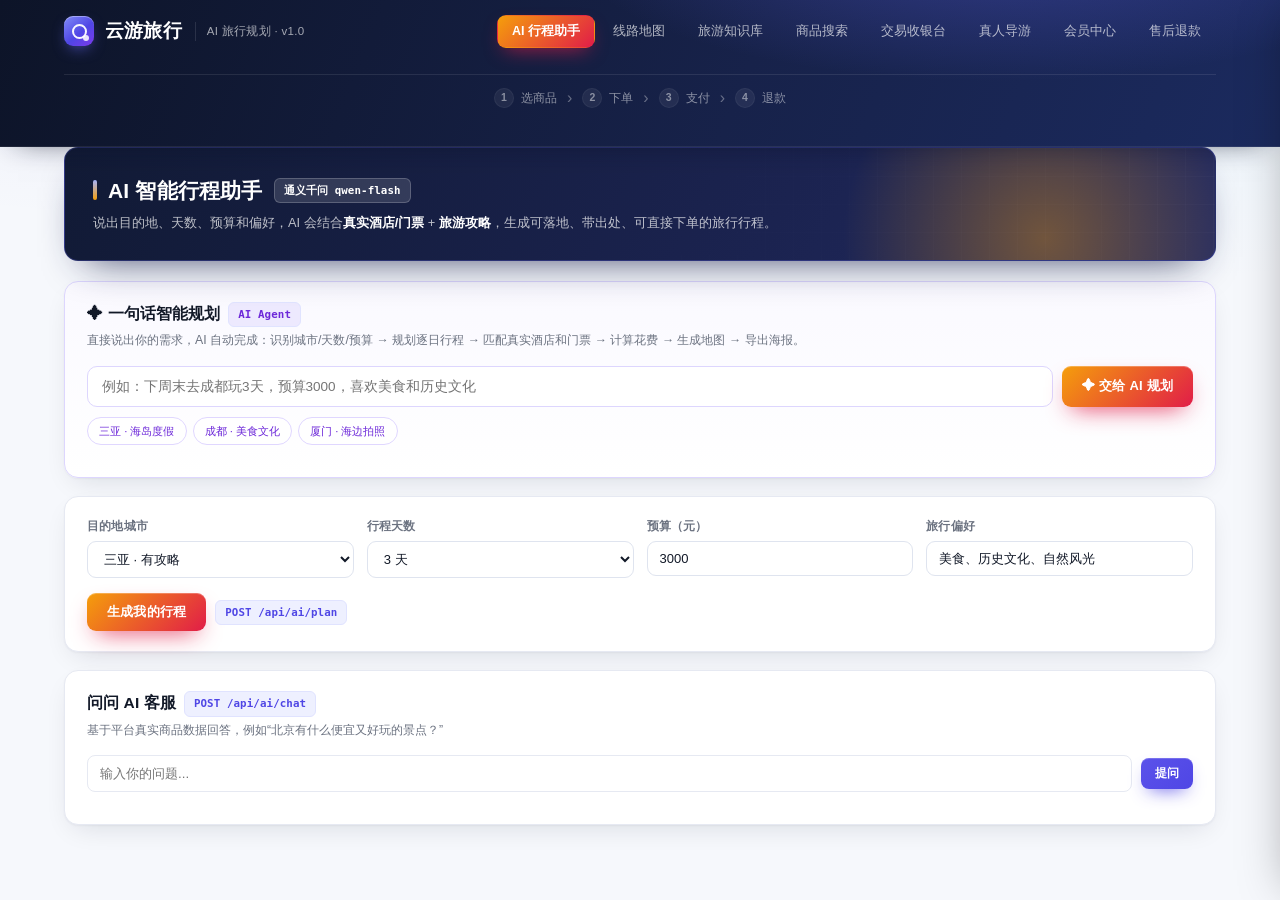
==== app/static/index.html @ 5d58b7ef "航班新增中转联程：无直飞时自动规划经中转城市抵达，前后端完整实现" ====
<!DOCTYPE html>
<html lang="zh-CN">
<head>
<meta charset="UTF-8">
<!-- 部署方式：GitHub Actions CI/CD（git push 到 main 自动上线） -->
<meta name="viewport" content="width=device-width, initial-scale=1.0">
<meta name="theme-color" content="#0d1428">
<title>云游旅行 · AI 旅行规划</title>
<style>
  :root{
    --primary:#4f46e5; --primary2:#7c3aed; --bg:#f6f8fc; --card:#fff;
    --text:#111827; --muted:#6b7280; --line:#e6e9f2; --price:#e11d48;
    --ok:#059669; --warn:#d97706;
    --shadow:0 1px 2px rgba(16,24,40,.04), 0 10px 28px -10px rgba(16,24,40,.14);
    --head:#0d1428; --head2:#17224a; --ring:rgba(79,70,229,.14); --radius:14px;
  }
  *{box-sizing:border-box;margin:0;padding:0}
  html{color-scheme:light;scroll-behavior:smooth}
  body{
    font-family:Inter,-apple-system,BlinkMacSystemFont,"Segoe UI","PingFang SC","Hiragino Sans GB","Microsoft YaHei",sans-serif;
    background:var(--bg);color:var(--text);line-height:1.6;font-size:14px;
    font-variant-numeric:tabular-nums;-webkit-font-smoothing:antialiased;
    background-image:radial-gradient(900px 420px at 12% -8%,rgba(79,70,229,.07),transparent 70%),radial-gradient(760px 380px at 92% 2%,rgba(56,189,248,.06),transparent 70%);
    background-attachment:fixed;
  }
  ::selection{background:rgba(79,70,229,.18)}
  ::-webkit-scrollbar{width:10px;height:10px}
  ::-webkit-scrollbar-thumb{background:#cbd2e0;border-radius:8px;border:2px solid transparent;background-clip:padding-box}
  ::-webkit-scrollbar-thumb:hover{background:#aeb8cc;background-clip:padding-box;border:2px solid transparent}
  ::-webkit-scrollbar-track{background:transparent}
  header{
    background:linear-gradient(112deg,var(--head),var(--head2) 58%,#1b2a5e);
    color:#fff;padding:0;position:sticky;top:0;z-index:60;
    border-bottom:1px solid rgba(255,255,255,.08);
    box-shadow:0 8px 30px -18px rgba(9,16,38,.9);
  }
  header::before{content:"";position:absolute;inset:0;pointer-events:none;
    background:radial-gradient(620px 200px at 78% -40%,rgba(99,102,241,.35),transparent 70%);}
  .wrap{max-width:1200px;margin:0 auto;padding:0 24px;position:relative}
  header .wrap{display:flex;align-items:center;justify-content:space-between;flex-wrap:wrap;gap:14px;padding-top:15px}
  .brand{display:flex;align-items:center;gap:11px;font-size:19px;font-weight:700;letter-spacing:.2px}
  .brand-mark{width:30px;height:30px;border-radius:9px;background:linear-gradient(140deg,#818cf8,#4f46e5 55%,#7c3aed);position:relative;flex:none;
    box-shadow:0 6px 16px -6px rgba(99,102,241,.9),inset 0 1px 0 rgba(255,255,255,.35)}
  .brand-mark::before{content:"";position:absolute;width:11px;height:11px;border:2px solid #fff;border-radius:50%;left:8px;top:8px;opacity:.95}
  .brand-mark::after{content:"";position:absolute;width:6px;height:6px;background:#fff;border-radius:50%;right:5px;bottom:5px;opacity:.85}
  .brand small{font-weight:500;opacity:.62;font-size:11.5px;margin-left:2px;letter-spacing:.3px;
    border-left:1px solid rgba(255,255,255,.18);padding-left:11px}
  nav{display:flex;gap:3px;flex-wrap:wrap}
  nav button{background:transparent;border:1px solid transparent;color:rgba(255,255,255,.68);padding:7px 14px;border-radius:9px;cursor:pointer;font-size:12.5px;font-weight:500;transition:.18s;white-space:nowrap}
  nav button:hover{background:rgba(255,255,255,.09);color:#fff}
  nav button.active{background:rgba(255,255,255,.14);color:#fff;border-color:rgba(255,255,255,.16);box-shadow:inset 0 1px 0 rgba(255,255,255,.12)}
  nav button[data-panel="ai"]{color:#fcd34d;font-weight:600}
  nav button[data-panel="ai"].active{background:linear-gradient(135deg,#f59e0b,#e11d48);color:#fff;border-color:transparent;box-shadow:0 8px 20px -8px rgba(225,29,72,.8)}
  nav a.nav-link{padding:7px 12px;border-radius:9px;font-size:12.5px;font-weight:600;color:#fcd34d;border:1px solid rgba(252,211,77,.28);display:inline-flex;align-items:center}
  nav a.nav-link:hover{background:rgba(252,211,77,.12);color:#fff}
  .flow{width:100%;display:flex;align-items:center;justify-content:center;gap:10px;margin-top:12px;padding:10px 0 12px;border-top:1px solid rgba(255,255,255,.09)}
  .flow-step{display:flex;align-items:center;gap:7px;font-size:11.5px;opacity:.5;cursor:pointer;transition:.2s;white-space:nowrap;color:#fff}
  .flow-step .dot{width:20px;height:20px;border-radius:50%;background:rgba(255,255,255,.12);display:flex;align-items:center;justify-content:center;font-weight:700;font-size:10.5px;border:1px solid rgba(255,255,255,.1)}
  .flow-step.active{opacity:1;font-weight:600}
  .flow-step.active .dot{background:#fff;color:var(--primary);border-color:#fff;box-shadow:0 0 0 4px rgba(255,255,255,.12)}
  .flow-step.done{opacity:.85}
  .flow-step.done .dot{background:#34d399;color:#052e22;border-color:#34d399}
  .flow-arrow{opacity:.35;font-size:16px;color:#fff}
  /* 全局会话状态条 */
  .ctxbar{width:100%;display:flex;gap:7px;align-items:center;justify-content:center;flex-wrap:wrap;margin-top:-2px;padding-bottom:11px}
  .ctx-chip{display:inline-flex;align-items:center;gap:6px;background:rgba(255,255,255,.07);border:1px solid rgba(255,255,255,.13);color:rgba(255,255,255,.68);border-radius:999px;padding:4px 11px;font-size:11px;cursor:pointer;transition:.18s;white-space:nowrap}
  .ctx-chip:hover{background:rgba(255,255,255,.17);color:#fff;transform:translateY(-1px)}
  .ctx-chip b{color:#fff;font-weight:600;max-width:170px;overflow:hidden;text-overflow:ellipsis;white-space:nowrap}
  .ctx-chip.set{border-color:rgba(52,211,153,.46);background:rgba(16,185,129,.15)}
  .ctx-chip.set b{color:#a7f3d0}
  .ctx-chip .ctx-k{opacity:.62}
  .ctx-sep{opacity:.32;color:#fff;font-size:13px}
  .ctx-hint{font-size:10.5px;color:rgba(255,255,255,.42);margin-left:4px}
  .app-toast{position:fixed;left:50%;bottom:30px;transform:translate(-50%,18px);background:#111827;color:#fff;padding:11px 20px;border-radius:11px;font-size:13px;box-shadow:0 16px 40px -12px rgba(0,0,0,.6);z-index:200;opacity:0;pointer-events:none;transition:.25s;max-width:80vw;text-align:center}
  .app-toast.show{opacity:1;transform:translate(-50%,0)}
  main{padding:24px 0 64px}
  .panel{display:none}.panel.active{display:block;animation:fadeUp .3s ease both}
  @keyframes fadeUp{from{opacity:0;transform:translateY(7px)}to{opacity:1;transform:translateY(0)}}
  .hero{
    position:relative;overflow:hidden;
    background:linear-gradient(118deg,#111a35,#1b2350 62%,#232b63);
    border:1px solid rgba(99,102,241,.28);border-radius:var(--radius);
    padding:26px 28px;margin-bottom:20px;color:#fff;
    box-shadow:0 18px 40px -22px rgba(20,28,70,.9);
  }
  .hero::before{content:"";position:absolute;right:-40px;top:-120px;width:420px;height:420px;border-radius:50%;
    background:radial-gradient(circle,rgba(var(--glow,99,102,241),.38),transparent 68%);pointer-events:none}
  .hero::after{content:"";position:absolute;inset:0;pointer-events:none;opacity:.5;
    background-image:linear-gradient(rgba(255,255,255,.045) 1px,transparent 1px),linear-gradient(90deg,rgba(255,255,255,.045) 1px,transparent 1px);
    background-size:28px 28px;
    -webkit-mask-image:linear-gradient(90deg,transparent 40%,#000 100%);mask-image:linear-gradient(90deg,transparent 40%,#000 100%)}
  .hero>*{position:relative;z-index:1}
  .hero h1{font-size:21px;font-weight:700;letter-spacing:.2px;margin-bottom:6px;display:flex;align-items:center;gap:11px;flex-wrap:wrap}
  .hero h1::before{content:"";width:4px;height:20px;border-radius:3px;background:linear-gradient(180deg,#a5b4fc,#f59e0b);flex:none}
  .hero p{color:rgba(255,255,255,.72);font-size:12.8px;max-width:900px}
  .hero strong{color:#fff;font-weight:600}
  .hero .api-tag{background:rgba(255,255,255,.13);color:#fff;border:1px solid rgba(255,255,255,.2)}
  .card{background:var(--card);border-radius:var(--radius);padding:20px 22px;box-shadow:var(--shadow);border:1px solid var(--line);margin-bottom:18px;transition:border-color .2s}
  .card:hover{border-color:#dbe0ee}
  .card h2{font-size:15.5px;font-weight:700;margin-bottom:4px;display:flex;align-items:center;gap:8px;flex-wrap:wrap;letter-spacing:.1px}
  .card .desc{color:var(--muted);font-size:12.3px;margin-bottom:15px}
  .tabs{display:flex;gap:5px;flex-wrap:wrap;margin-bottom:16px;background:#f1f3f9;padding:4px;border-radius:11px;width:max-content;max-width:100%;border:1px solid var(--line)}
  .tabs button{border:0;background:transparent;color:var(--muted);padding:7px 14px;border-radius:8px;cursor:pointer;font-size:12.5px;font-weight:500;transition:.18s;white-space:nowrap}
  .tabs button:hover{color:var(--text);background:rgba(255,255,255,.7)}
  .tabs button.active{background:var(--primary);color:#fff;box-shadow:0 5px 14px -6px rgba(79,70,229,.9)}
  .fields{display:grid;grid-template-columns:repeat(auto-fit,minmax(168px,1fr));gap:13px}
  .field label{display:block;font-size:11.5px;color:var(--muted);margin-bottom:6px;font-weight:600;letter-spacing:.2px}
  .field input,.field select,.field textarea,.combo-toggle{width:100%;padding:9px 12px;border:1px solid #dfe4ef;border-radius:9px;font-size:13px;background:#fff;color:var(--text);outline:none;transition:.18s;font-family:inherit}
  .field input:hover,.field select:hover,.combo-toggle:hover{border-color:#c3cae0}
  .field textarea{resize:vertical;min-height:66px;font-family:ui-monospace,SFMono-Regular,Menlo,monospace;font-size:12px;line-height:1.6}
  .field input:focus,.field select:focus,.field textarea:focus,.combo.open .combo-toggle{border-color:var(--primary);box-shadow:0 0 0 3px var(--ring)}
  .combo{position:relative}
  .combo-toggle{padding-right:30px!important;cursor:pointer;text-align:left;position:relative;white-space:nowrap;overflow:hidden;text-overflow:ellipsis}
  .combo-toggle::after{content:"";position:absolute;right:12px;top:50%;width:7px;height:7px;border-right:1.6px solid var(--muted);border-bottom:1.6px solid var(--muted);transform:translateY(-70%) rotate(45deg);transition:.2s}
  .combo.open .combo-toggle::after{transform:translateY(-30%) rotate(225deg);border-color:var(--primary)}
  .combo-panel{display:none;position:absolute;left:0;right:0;top:calc(100% + 6px);z-index:100;background:#fff;border:1px solid var(--line);border-radius:12px;box-shadow:0 18px 44px -12px rgba(16,24,40,.32);overflow:hidden}
  .combo.open .combo-panel{display:block;animation:fadeUp .16s ease}
  .combo-search{width:100%!important;border:0!important;border-bottom:1px solid var(--line)!important;border-radius:0!important;box-shadow:none!important;padding:11px 13px!important;font-size:13px!important}
  .combo-list{max-height:240px;overflow:auto}
  .combo-item{padding:9px 13px;font-size:13px;cursor:pointer;display:flex;justify-content:space-between;gap:8px;transition:.12s}
  .combo-item:hover,.combo-item.hl{background:#f2f3ff}
  .combo-item.sel{color:var(--primary);font-weight:700;background:#eef0ff}
  .combo-item small{color:var(--muted);font-weight:400;font-size:11px;white-space:nowrap;overflow:hidden;text-overflow:ellipsis;max-width:55%}
  .combo-item.dis{opacity:.45;cursor:not-allowed}
  .combo-group{padding:9px 13px 5px;font-size:11px;font-weight:700;letter-spacing:.03em;color:var(--muted);background:#f8f9fd;border-top:1px solid var(--line)}
  .combo-list>.combo-group:first-child{border-top:0}
  .combo-empty{padding:16px;text-align:center;color:var(--muted);font-size:12px}
  .actions{margin-top:15px;display:flex;gap:9px;align-items:center;flex-wrap:wrap}
  .btn{background:linear-gradient(135deg,#5b52ea,#4f46e5);color:#fff;border:0;padding:10px 20px;border-radius:9px;font-size:13px;font-weight:600;cursor:pointer;transition:.18s;box-shadow:0 8px 18px -8px rgba(79,70,229,.9),inset 0 1px 0 rgba(255,255,255,.18);letter-spacing:.2px}
  .btn:hover{transform:translateY(-1px);box-shadow:0 12px 24px -8px rgba(79,70,229,1);filter:brightness(1.05)}
  .btn:active{transform:translateY(0)}
  .btn.sm{padding:7px 14px;font-size:12px;border-radius:8px}
  .btn.ghost{background:#fff;color:var(--primary);border:1px solid #d9dcf5;box-shadow:none}
  .btn.ghost:hover{background:#f2f3ff;box-shadow:0 6px 16px -10px rgba(79,70,229,.7);filter:none}
  .btn.gray{background:#f3f5fa;color:var(--muted);border:1px solid var(--line);box-shadow:none}
  .btn.gray:hover{background:#e9edf6;color:var(--text);filter:none}
  .btn:disabled{opacity:.5;cursor:not-allowed;transform:none;box-shadow:none;filter:none}
  .btn-ai{background:linear-gradient(135deg,#f59e0b,#e11d48);box-shadow:0 10px 24px -10px rgba(225,29,72,.95),inset 0 1px 0 rgba(255,255,255,.25)}
  .btn-ai:hover{box-shadow:0 14px 28px -10px rgba(225,29,72,1)}
  .api-tag{display:inline-block;background:#eef0ff;color:var(--primary);padding:3px 9px;border-radius:6px;font-size:10.8px;font-family:ui-monospace,SFMono-Regular,Menlo,monospace;font-weight:600;letter-spacing:.1px;border:1px solid #e0e3ff}
  .method{display:inline-block;padding:2px 7px;border-radius:5px;font-size:10px;font-weight:700;color:#fff;margin-right:6px;letter-spacing:.3px}
  .m-get{background:#2563eb}.m-post{background:#059669}.m-put{background:#d97706}.m-delete{background:#dc2626}
  .result-head{display:flex;justify-content:space-between;align-items:center;margin:18px 0 11px;flex-wrap:wrap;gap:8px}
  .result-head h3{font-size:14.5px;font-weight:700}
  .badge{background:#eef0ff;color:var(--primary);padding:3px 11px;border-radius:999px;font-size:11.5px;font-weight:600;border:1px solid #e0e3ff}
  .badge.ok{background:#ecfdf5;color:var(--ok);border-color:#d1fae5}.badge.err{background:#fef2f2;color:#dc2626;border-color:#fee2e2}
  .list{display:grid;gap:11px}
  .item{position:relative;overflow:hidden;background:#fff;border-radius:12px;padding:15px 17px;box-shadow:0 1px 2px rgba(16,24,40,.03),0 6px 18px -12px rgba(16,24,40,.22);border:1px solid var(--line);display:flex;justify-content:space-between;gap:14px;align-items:center;flex-wrap:wrap;transition:.2s}
  .item::before{content:"";position:absolute;left:0;top:0;bottom:0;width:3px;background:linear-gradient(180deg,#6366f1,#a78bfa);opacity:0;transition:.2s}
  .item:hover{border-color:#cfd5f5;transform:translateY(-2px);box-shadow:0 12px 28px -16px rgba(79,70,229,.55)}
  .item:hover::before{opacity:1}
  .item .main{flex:1;min-width:180px}.item h4{font-size:14px;margin-bottom:3px;font-weight:700}
  .item .sub{color:var(--muted);font-size:12.2px;line-height:1.55}
  .item .tags{display:flex;gap:5px;flex-wrap:wrap;margin-top:7px}
  .tag{background:#f4f6fb;color:#5b6478;padding:2.5px 9px;border-radius:6px;font-size:11px;border:1px solid #eaedf5}
  .item .side{text-align:right;min-width:90px}
  /* 景点真实照片 */
  .spot-thumb{width:92px;height:70px;object-fit:cover;border-radius:9px;flex:none;border:1px solid var(--line);background:#eef2f7;transition:.25s}
  .item:hover .spot-thumb{box-shadow:0 6px 16px -6px rgba(16,24,40,.45)}
  .detail-hero{width:100%;max-height:280px;object-fit:cover;border-radius:11px;margin-bottom:14px;display:block}
  .ai-day-photo{width:100%;height:120px;object-fit:cover;border-radius:9px;margin:8px 0 4px;display:block}
  .kb-thumb{width:76px;height:58px;object-fit:cover;border-radius:8px;float:right;margin:2px 0 6px 12px;border:1px solid var(--line)}
  .price{color:var(--price);font-size:19px;font-weight:800;letter-spacing:-.3px}
  .price small{font-size:11px;font-weight:500;color:var(--muted)}
  .empty{text-align:center;padding:38px 18px;color:var(--muted);background:#fff;border-radius:12px;border:1px dashed #d9dfee;font-size:13px}
  .resp{background:#0f172a;color:#c7d2fe;border:1px solid #1e293b;border-radius:11px;padding:15px;font-size:12px;font-family:ui-monospace,SFMono-Regular,Menlo,monospace;white-space:pre-wrap;word-break:break-all;max-height:320px;overflow:auto;margin-top:10px;line-height:1.6}
  .loading{text-align:center;padding:32px;color:var(--muted);font-size:13px}
  .spin{display:inline-block;width:17px;height:17px;border:2.5px solid #e3e7f5;border-top-color:var(--primary);border-radius:50%;animation:rot .7s linear infinite;vertical-align:middle;margin-right:7px}
  @keyframes rot{to{transform:rotate(360deg)}}
  .steps{display:flex;gap:8px;flex-wrap:wrap;margin-bottom:18px}
  .step{flex:1;min-width:130px;text-align:center;padding:13px 8px;background:#fff;border:1px solid var(--line);position:relative;cursor:pointer;transition:.2s;box-shadow:0 1px 2px rgba(16,24,40,.03)}
  .step:first-child{border-radius:11px 0 0 11px}.step:last-child{border-radius:0 11px 11px 0}
  .step.active{background:linear-gradient(135deg,#5b52ea,#4f46e5);color:#fff;border-color:transparent;box-shadow:0 10px 22px -12px rgba(79,70,229,.95)}
  .step.done{background:#ecfdf5;color:var(--ok);border-color:#d1fae5}
  .step .n{display:inline-block;width:21px;height:21px;line-height:21px;border-radius:50%;background:rgba(16,24,40,.07);font-size:11px;font-weight:700;margin-bottom:4px}
  .step.active .n{background:rgba(255,255,255,.22);color:#fff}
  .step .t{font-size:12px;font-weight:600}.step .s{font-size:10px;opacity:.7;font-family:ui-monospace,monospace}
  .note{background:#fffbeb;border:1px solid #fde68a;color:#92400e;padding:11px 14px;border-radius:9px;font-size:12.3px;margin-bottom:14px}
  .ai-day{background:#fff;border:1px solid var(--line);border-left:3px solid #f59e0b;border-radius:12px;padding:16px 20px;margin-bottom:12px;box-shadow:var(--shadow)}
  .ai-day h3{font-size:14.5px;color:#92400e;margin-bottom:9px;display:flex;align-items:center;gap:8px;font-weight:700}
  .ai-day .slot{padding:7px 0;border-bottom:1px dashed var(--line);font-size:13px}
  .ai-day .slot:last-of-type{border-bottom:0}
  .ai-day .slot b{color:var(--primary);margin-right:10px}
  .ai-rec{display:inline-flex;align-items:center;gap:6px;background:#fffbeb;border:1px solid #fcd34d;border-radius:999px;padding:5px 12px;margin:7px 6px 0 0;font-size:12px;cursor:pointer;transition:.2s;color:#92400e}
  .ai-rec:hover{background:#fef3c7;transform:translateY(-1px);box-shadow:0 6px 14px -8px rgba(217,119,6,.8)}
  .ai-badge{display:inline-block;background:linear-gradient(135deg,#10b981,#059669);color:#fff;border-radius:999px;padding:3px 10px;font-size:10.5px;margin-left:6px;font-weight:600}
  .stats{display:grid;grid-template-columns:repeat(auto-fit,minmax(142px,1fr));gap:12px}
  .stat{position:relative;overflow:hidden;background:#fff;border-radius:12px;padding:16px 14px;text-align:center;box-shadow:var(--shadow);border:1px solid var(--line);transition:.2s}
  .stat::before{content:"";position:absolute;left:0;right:0;top:0;height:3px;background:linear-gradient(90deg,#6366f1,#a78bfa,#38bdf8)}
  .stat:hover{transform:translateY(-2px)}
  .stat .num{font-size:25px;font-weight:800;color:var(--primary);letter-spacing:-.6px}
  .stat .label{font-size:11.8px;color:var(--muted);margin-top:2px}
  .epi{font-size:11px;color:var(--muted);font-family:ui-monospace,SFMono-Regular,Menlo,monospace}
  .row2{display:grid;grid-template-columns:1fr 1fr;gap:18px}
  @media(max-width:820px){.row2{grid-template-columns:1fr}.hero{padding:20px}.wrap{padding:0 16px}nav button{padding:6px 10px;font-size:12px}}
  a{color:var(--primary);text-decoration:none;font-weight:500}
  a:hover{text-decoration:underline}
  table{width:100%;border-collapse:collapse;font-size:12.3px}
  th,td{text-align:left;padding:9px 11px;border-bottom:1px solid var(--line)}
  th{background:#f7f9fd;color:var(--muted);font-weight:600;font-size:11.5px;letter-spacing:.2px}
  tbody tr:hover{background:#f9faff}
  .sr-only{position:absolute;width:1px;height:1px;overflow:hidden;clip:rect(0,0,0,0)}
  /* ---- AI Agent 一句话闭环 ---- */
  .agent-card{border-color:#ddd6fe;background:linear-gradient(180deg,#faf9ff,#fff)}
  .agent-input-row{display:flex;gap:9px;margin-bottom:10px}
  .agent-input-row input{flex:1;padding:12px 14px;border:1px solid #ddd6fe;border-radius:10px;font-size:13.5px;outline:none;font-family:inherit}
  .agent-input-row input:focus{border-color:#8b5cf6;box-shadow:0 0 0 3px rgba(139,92,246,.12)}
  .agent-quick{display:flex;flex-wrap:wrap;gap:6px;margin-bottom:6px}
  .agent-quick span{background:#fff;border:1px solid #e0d7ff;color:#6d28d9;border-radius:999px;padding:4px 11px;font-size:11.4px;cursor:pointer;transition:.18s}
  .agent-quick span:hover{background:#ede9fe;transform:translateY(-1px)}
  .agent-steps{display:flex;flex-direction:column;gap:7px;margin-top:12px}
  .agent-step{display:flex;align-items:center;gap:10px;padding:9px 13px;border:1px solid var(--line);border-radius:9px;background:#fff;font-size:12.6px;color:var(--muted);transition:.25s}
  .agent-step .ic{width:22px;height:22px;border-radius:50%;background:#f1f3f9;color:#98a2b8;display:flex;align-items:center;justify-content:center;font-size:12px;flex:none;transition:.25s}
  .agent-step .sb{flex:1}
  .agent-step .sd{font-size:11.4px;color:#98a2b8;margin-top:2px}
  .agent-step.doing{border-color:#a5b4fc;background:#f5f7ff}
  .agent-step.doing .ic{background:#e0e7ff;color:#4f46e5;animation:spin 1s linear infinite}
  .agent-step.done{border-color:#bbf7d0;background:#f6fef9}
  .agent-step.done .ic{background:#16a34a;color:#fff}
  .agent-step.done .sd{color:#16a34a}
  /* ---- 行程海报 ---- */
  .poster-btn{background:linear-gradient(135deg,#0891b2,#4f46e5);color:#fff}
  .poster-preview{position:fixed;inset:0;background:rgba(15,23,42,.6);z-index:190;display:none;align-items:center;justify-content:center;padding:20px}
  .poster-preview.show{display:flex}
  .poster-wrap{background:#fff;border-radius:14px;padding:16px;max-height:92vh;overflow:auto;box-shadow:0 24px 70px rgba(0,0,0,.4);text-align:center}
  .poster-wrap img{max-width:360px;width:100%;border-radius:8px;display:block}
  .poster-wrap .pt-actions{display:flex;gap:9px;justify-content:center;margin-top:14px}
  @keyframes spin{to{transform:rotate(360deg)}}
  /* ---- AI 多轮微调对话 ---- */
  .refine-box{background:linear-gradient(180deg,#faf5ff,#fff);border:1px solid #ddd6fe;border-radius:12px;padding:15px 18px;margin-bottom:14px;box-shadow:var(--shadow)}
  .refine-box h3{margin:0 0 4px;font-size:14px;color:#6d28d9;display:flex;align-items:center;gap:8px}
  .refine-box .rhint{font-size:11.5px;color:var(--muted);margin-bottom:10px}
  .refine-log{max-height:210px;overflow-y:auto;display:flex;flex-direction:column;gap:8px;margin-bottom:10px;padding-right:4px}
  .refine-msg{max-width:86%;padding:8px 12px;border-radius:11px;font-size:12.6px;line-height:1.55;white-space:pre-wrap}
  .refine-msg.me{align-self:flex-end;background:#6d28d9;color:#fff;border-bottom-right-radius:3px}
  .refine-msg.ai{align-self:flex-start;background:#f1f0ff;color:#4c1d95;border:1px solid #e0d7ff;border-bottom-left-radius:3px}
  .refine-quick{display:flex;flex-wrap:wrap;gap:6px;margin-bottom:9px}
  .refine-quick span{background:#fff;border:1px solid #ddd6fe;color:#6d28d9;border-radius:999px;padding:4px 10px;font-size:11.4px;cursor:pointer;transition:.18s}
  .refine-quick span:hover{background:#ede9fe;transform:translateY(-1px)}
  .refine-input{display:flex;gap:8px}
  .refine-input input{flex:1;padding:10px 12px;border:1px solid #ddd6fe;border-radius:9px;font-size:13px;outline:none}
  .refine-input input:focus{border-color:#8b5cf6;box-shadow:0 0 0 3px rgba(139,92,246,.12)}
  .day-changed{border-color:#8b5cf6!important;box-shadow:0 0 0 2px rgba(139,92,246,.28)!important}
  .change-flag{display:inline-block;background:#8b5cf6;color:#fff;border-radius:999px;padding:2px 8px;font-size:10px;margin-left:8px;font-weight:600}
  .guide-mini{background:#eef2ff;color:#4338ca;border:1px solid #c7d2fe;border-radius:999px;padding:4px 10px;font-size:11px;cursor:pointer;white-space:nowrap;transition:.18s}
  .guide-mini:hover{background:#e0e7ff;transform:translateY(-1px)}
  /* ---- AI 随行导游抽屉 ---- */
  .guide-mask{position:fixed;inset:0;background:rgba(15,23,42,.34);z-index:180;opacity:0;pointer-events:none;transition:.25s}
  .guide-mask.show{opacity:1;pointer-events:auto}
  .guide-drawer{position:fixed;right:0;top:0;bottom:0;width:min(440px,94vw);background:#fff;z-index:181;box-shadow:-14px 0 46px -14px rgba(0,0,0,.35);transform:translateX(102%);transition:transform .3s cubic-bezier(.2,.8,.2,1);display:flex;flex-direction:column}
  .guide-drawer.show{transform:translateX(0)}
  .guide-head{padding:18px 20px;background:linear-gradient(135deg,#4338ca,#6d28d9);color:#fff;display:flex;align-items:center;gap:10px}
  .guide-head h3{margin:0;font-size:15px;font-weight:600;flex:1}
  .guide-head .gx{background:rgba(255,255,255,.18);border:0;color:#fff;width:30px;height:30px;border-radius:8px;cursor:pointer;font-size:17px;line-height:1}
  .guide-head .gx:hover{background:rgba(255,255,255,.3)}
  .guide-body{flex:1;overflow-y:auto;padding:18px 20px}
  .guide-spot{display:inline-block;background:#f5f3ff;color:#6d28d9;border-radius:8px;padding:5px 11px;font-size:12px;margin-bottom:12px}
  .guide-msg{padding:11px 13px;border-radius:11px;font-size:13px;line-height:1.75;margin-bottom:10px;white-space:pre-wrap}
  .guide-msg.g{background:#f7f8fc;color:#1f2937;border:1px solid var(--line)}
  .guide-msg.u{background:#6d28d9;color:#fff;margin-left:auto;max-width:88%}
  .guide-src{margin-top:8px;font-size:11px;color:var(--muted)}
  .guide-foot{padding:14px 18px;border-top:1px solid var(--line);display:flex;gap:8px}
  .guide-foot input{flex:1;padding:10px 12px;border:1px solid var(--line);border-radius:9px;font-size:13px;outline:none}
  .guide-foot input:focus{border-color:#8b5cf6}

  /* ===== 收银台 / 电子凭证 ===== */
  .checkout{display:grid;grid-template-columns:1.5fr 1fr;gap:18px}
  @media(max-width:820px){.checkout{grid-template-columns:1fr}}
  .co-line{display:flex;justify-content:space-between;align-items:center;padding:9px 0;border-bottom:1px dashed var(--line);font-size:13px}
  .co-line:last-child{border-bottom:0}
  .co-line .k{color:var(--muted)}
  .co-line .v{font-weight:600;color:var(--text)}
  .co-total{display:flex;justify-content:space-between;align-items:baseline;padding:14px 0 4px;font-size:13px}
  .co-total b{font-size:27px;color:var(--price,#e11d48);font-weight:800}
  .pay-methods{display:grid;gap:9px;margin:6px 0 4px}
  .pay-opt{display:flex;align-items:center;gap:11px;border:1.5px solid var(--line);border-radius:11px;padding:12px 14px;cursor:pointer;transition:.16s;background:#fff}
  .pay-opt:hover{border-color:#a5b4fc;background:#fafaff}
  .pay-opt.sel{border-color:var(--primary,#4f46e5);background:#f3f2ff;box-shadow:0 0 0 3px rgba(79,70,229,.09)}
  .pay-opt .pico{width:34px;height:34px;border-radius:9px;display:grid;place-items:center;font-size:18px;color:#fff;flex:none}
  .pay-opt .pico.ali{background:#1677ff}.pay-opt .pico.wx{background:#07c160}.pay-opt .pico.union{background:#e6452d}
  .pay-opt .pname{font-weight:600;font-size:13px}.pay-opt .pdesc{font-size:11px;color:var(--muted);margin-top:2px}
  .pay-opt .pcheck{margin-left:auto;width:19px;height:19px;border-radius:50%;border:2px solid #cbd5e1;display:grid;place-items:center;color:#fff;font-size:11px;flex:none}
  .pay-opt.sel .pcheck{background:var(--primary,#4f46e5);border-color:var(--primary,#4f46e5)}
  .pay-progress{text-align:center;padding:26px 16px}
  .pay-progress .spin{width:46px;height:46px;border-width:4px;margin:0 auto 18px}
  .pay-progress h3{font-size:17px;margin-bottom:6px}
  .pay-progress p{color:var(--muted);font-size:13px}
  .ticket{max-width:440px;margin:0 auto;border:1.5px dashed #c7d2fe;border-radius:16px;overflow:hidden;background:linear-gradient(180deg,#faf9ff,#fff)}
  .ticket-top{background:linear-gradient(120deg,#4f46e5,#7c3aed);color:#fff;padding:18px 20px;display:flex;align-items:center;gap:12px}
  .ticket-top .tk-ico{font-size:28px}
  .ticket-top h3{margin:0;font-size:16px}
  .ticket-top p{margin:2px 0 0;font-size:11.5px;opacity:.8}
  .ticket-body{padding:16px 20px}
  .ticket-foot{border-top:1.5px dashed #c7d2fe;padding:12px 20px;text-align:center;font-size:11px;color:var(--muted)}
  .barcode{height:34px;margin:12px 0 2px;background:repeating-linear-gradient(90deg,#1f2937 0 2px,transparent 2px 4px,#1f2937 4px 5px,transparent 5px 8px);opacity:.8}
  .ok-badge{display:inline-flex;align-items:center;gap:6px;background:#dcfce7;color:#15803d;border-radius:999px;padding:5px 12px;font-size:12px;font-weight:600}

  /* ===== 真人导游市场 ===== */
  .guide-toolbar{display:flex;gap:10px;flex-wrap:wrap;align-items:end;margin-bottom:16px}
  .guide-grid{display:grid;grid-template-columns:repeat(auto-fill,minmax(280px,1fr));gap:15px}
  .gcard{background:#fff;border:1px solid var(--line);border-radius:15px;padding:0;overflow:hidden;transition:.2s;display:flex;flex-direction:column}
  .gcard:hover{transform:translateY(-3px);box-shadow:0 16px 34px -16px rgba(30,27,75,.3);border-color:#c7d2fe}
  .gcard-banner{height:8px;background:linear-gradient(90deg,#f59e0b,#fbbf24)}
  .gcard.gold .gcard-banner{background:linear-gradient(90deg,#eab308,#fde047)}
  .gcard.senior .gcard-banner{background:linear-gradient(90deg,#6366f1,#a5b4fc)}
  .gcard-body{padding:16px 17px;flex:1}
  .gcard-hd{display:flex;align-items:center;gap:12px;margin-bottom:11px}
  .gavatar{width:52px;height:52px;border-radius:50%;display:grid;place-items:center;font-size:22px;font-weight:700;color:#fff;flex:none;box-shadow:inset 0 0 0 2px rgba(255,255,255,.5)}
  .gcard-hd h4{margin:0;font-size:15.5px;font-weight:700;display:flex;align-items:center;gap:6px;flex-wrap:wrap}
  .glvl{font-size:10px;padding:2px 7px;border-radius:6px;font-weight:600}
  .glvl.gold{background:#fef9c3;color:#a16207}.glvl.senior{background:#eef2ff;color:#4338ca}.glvl.standard{background:#f1f5f9;color:#475569}
  .gmeta{font-size:11.5px;color:var(--muted);margin-top:3px}
  .grating{color:#f59e0b;font-weight:700}
  .gtags{display:flex;gap:5px;flex-wrap:wrap;margin:9px 0}
  .gtags span{font-size:10.5px;background:#f5f3ff;color:#6d28d9;border:1px solid #ede9fe;border-radius:6px;padding:2px 8px}
  .gintro{font-size:11.8px;color:#64748b;line-height:1.65;display:-webkit-box;-webkit-line-clamp:2;-webkit-box-orient:vertical;overflow:hidden;min-height:38px}
  .gcard-ft{display:flex;align-items:center;justify-content:space-between;padding:12px 17px;border-top:1px solid var(--line);background:#fafbff}
  .gprice b{font-size:19px;color:var(--price,#e11d48);font-weight:800}
  .gprice small{font-size:11px;color:var(--muted)}
  .match-reason{background:#ecfdf5;color:#047857;border-radius:7px;padding:5px 9px;font-size:10.5px;margin-top:8px}
  .booking-row{border-left:3px solid #6366f1}
  .status-pill{font-size:10.5px;padding:3px 9px;border-radius:999px;font-weight:600;white-space:nowrap}
  .status-pill.pending{background:#fef3c7;color:#b45309}.status-pill.confirmed{background:#dbeafe;color:#1d4ed8}
  .status-pill.completed{background:#dcfce7;color:#15803d}.status-pill.cancelled{background:#f1f5f9;color:#64748b}
  .modal-mask{position:fixed;inset:0;background:rgba(15,23,42,.5);z-index:190;opacity:0;pointer-events:none;transition:.22s;display:grid;place-items:center;padding:20px}
  .modal-mask.show{opacity:1;pointer-events:auto}
  .modal{background:#fff;border-radius:18px;width:min(520px,96vw);max-height:90vh;overflow:auto;box-shadow:0 30px 70px -20px rgba(0,0,0,.5);transform:translateY(14px) scale(.98);transition:.24s}
  .modal-mask.show .modal{transform:none}
  .modal-hd{padding:20px 24px;border-bottom:1px solid var(--line);display:flex;align-items:center;gap:12px}
  .modal-hd h3{margin:0;font-size:17px}.modal-hd .gx{margin-left:auto;font-size:24px;border:0;background:none;cursor:pointer;color:var(--muted);line-height:1}
  .modal-body{padding:20px 24px}.modal-foot{padding:16px 24px;border-top:1px solid var(--line);display:flex;gap:10px;justify-content:flex-end}
</style>
</head>
<body>
<header><div class="wrap">
  <div class="brand"><span class="brand-mark"></span>云游旅行 <small>AI 旅行规划 · v1.0</small></div>
  <nav>
    <button class="active" data-panel="ai">AI 行程助手</button>
    <button data-panel="map">线路地图</button>
    <button data-panel="kb">旅游知识库</button>
    <button data-panel="search">商品搜索</button>
    <button data-panel="trade">交易收银台</button>
    <button data-panel="guides">真人导游</button>
    <button data-panel="member">会员中心</button>
    <button data-panel="refund">售后退款</button>
  </nav>
  <div class="flow" id="flow">
    <div class="flow-step" data-fs="search"><span class="dot">1</span><span>选商品</span></div>
    <div class="flow-arrow">›</div>
    <div class="flow-step" data-fs="trade"><span class="dot">2</span><span>下单</span></div>
    <div class="flow-arrow">›</div>
    <div class="flow-step" data-fs="pay"><span class="dot">3</span><span>支付</span></div>
    <div class="flow-arrow">›</div>
    <div class="flow-step" data-fs="refund"><span class="dot">4</span><span>退款</span></div>
  </div>
  <div class="ctxbar" id="ctxbar"></div>
</div></header>

<main class="wrap">
<!-- ========== AI 行程助手 ========== -->
<section class="panel active" id="panel-ai">
  <div class="hero" style="--glow:245,158,11">
    <h1>AI 智能行程助手 <span class="api-tag">通义千问 qwen-flash</span></h1>
    <p>说出目的地、天数、预算和偏好，AI 会结合<strong>真实酒店/门票</strong> + <strong>旅游攻略</strong>，生成可落地、带出处、可直接下单的旅行行程。</p>
  </div>
  <div class="card agent-card">
    <h2>✦ 一句话智能规划 <span class="api-tag" style="background:#ede9fe;color:#6d28d9">AI Agent</span></h2>
    <p class="desc">直接说出你的需求，AI 自动完成：识别城市/天数/预算 → 规划逐日行程 → 匹配真实酒店和门票 → 计算花费 → 生成地图 → 导出海报。</p>
    <div class="agent-input-row">
      <input id="agent-query" placeholder="例如：下周末去成都玩3天，预算3000，喜欢美食和历史文化" onkeydown="if(event.key==='Enter')agentPlan()">
      <button class="btn btn-ai" id="btn-agent" onclick="agentPlan()">✦ 交给 AI 规划</button>
    </div>
    <div class="agent-quick">
      <span onclick="document.getElementById('agent-query').value='去三亚玩3天，预算5000，想吃海鲜住海边';agentPlan()">三亚 · 海岛度假</span>
      <span onclick="document.getElementById('agent-query').value='去成都玩4天，预算4000，喜欢美食和历史文化';agentPlan()">成都 · 美食文化</span>
      <span onclick="document.getElementById('agent-query').value='去厦门玩2天，预算3000，想看海拍照';agentPlan()">厦门 · 海边拍照</span>
    </div>
    <div id="agent-steps" class="agent-steps"></div>
  </div>
  <div class="card">
    <div class="fields">
      <div class="field"><label>目的地城市</label><select id="ai-city">
        <optgroup label="攻略知识库城市（有真实攻略加持）">
        <option value="kb|三亚">三亚 · 有攻略</option><option value="kb|云南">云南 · 有攻略</option><option value="kb|厦门">厦门 · 有攻略</option>
        <option value="kb|张家界">张家界 · 有攻略</option><option value="kb|成都">成都 · 有攻略</option><option value="kb|杭州">杭州 · 有攻略</option>
        </optgroup>
        <optgroup label="平台商品城市">
        <option value="2|北京">北京</option><option value="786|上海">上海</option><option value="20|天津">天津</option>
        <option value="2278|成都">成都</option><option value="2238|重庆">重庆</option><option value="1945|深圳">深圳</option>
        <option value="1668|武汉">武汉</option><option value="2802|西安">西安</option><option value="1785|长沙">长沙</option>
        </optgroup>
      </select></div>
      <div class="field"><label>行程天数</label><select id="ai-days">
        <option value="1">1 天</option><option value="2">2 天</option><option value="3" selected>3 天</option>
        <option value="4">4 天</option><option value="5">5 天</option>
      </select></div>
      <div class="field"><label>预算（元）</label><input id="ai-budget" type="number" value="3000"></div>
      <div class="field"><label>旅行偏好</label><input id="ai-pref" value="美食、历史文化、自然风光" placeholder="如：美食、博物馆、海边、节奏轻松"></div>
    </div>
    <div class="actions">
      <button class="btn btn-ai" id="btn-ai-plan">生成我的行程</button>
      <span class="api-tag">POST /api/ai/plan</span>
    </div>
  </div>
  <div id="ai-result"></div>
  <div class="card">
    <h2>问问 AI 客服 <span class="api-tag">POST /api/ai/chat</span></h2>
    <p class="desc">基于平台真实商品数据回答，例如“北京有什么便宜又好玩的景点？”</p>
    <div class="actions" style="margin-top:0">
      <input id="ai-question" placeholder="输入你的问题..." style="flex:1;padding:10px 12px;border:1px solid var(--line);border-radius:8px">
      <button class="btn sm" id="btn-ai-chat">提问</button>
    </div>
    <div id="ai-chat-answer" style="margin-top:12px"></div>
  </div>
</section>

<!-- ========== 线路地图 ========== -->
<section class="panel" id="panel-map">
  <div class="hero" style="--glow:56,189,248">
    <h1>线路地图 <span class="api-tag">腾讯地图 · Key 后端注入</span> <span class="api-tag" style="background:#eef0ff;color:#4f46e5">AI 行程联动</span></h1>
    <p>自由绘制线路，或把 AI 生成的行程按天着色画到地图上：每日时间轴、景点详情、逐天聚焦。在「AI 智能行程助手」生成行程后，点结果里的「在地图上查看完整行程」即可联动。</p>
  </div>
  <div class="card" style="padding:8px">
    <iframe id="map-frame" src="/map" style="width:100%;height:760px;border:0;border-radius:12px" title="线路地图"></iframe>
    <div style="text-align:right;margin-top:8px"><a href="/map" target="_blank" style="font-size:13px;color:#2563eb;text-decoration:none">↗ 全屏打开地图</a></div>
  </div>
  <div class="card">
    <h2>各城市代表性景点（知识库数据）</h2>
    <div class="note" style="margin:6px 0 8px">点击城市即可在上方地图中绘制该城市的代表线路。</div>
    <div id="map-city-spots" class="tags" style="margin-top:8px"></div>
  </div>
</section>

<!-- ========== 旅游知识库 ========== -->
<section class="panel" id="panel-kb">
  <div class="hero" style="--glow:16,185,129">
    <h1>旅游知识库 <span class="api-tag">6 城市 · 5 类攻略</span></h1>
    <p>导入 6 城市 × 5 类（景点 / 线路 / 酒店 / 美食 / 交通）攻略文档，共 744 个知识切片，支持按城市、类型、关键词检索，结果带出处可追溯。这些攻略同时是 AI 助手的知识来源。</p>
  </div>
  <div class="card">
    <div class="fields">
      <div class="field"><label>关键词</label><input id="kb-q" placeholder="如：蜈支洲岛、熊猫基地、西湖" style="min-width:240px"></div>
      <div class="field"><label>城市</label><select id="kb-city">
        <option value="">全部</option><option value="三亚">三亚</option><option value="云南">云南</option>
        <option value="厦门">厦门</option><option value="张家界">张家界</option><option value="成都">成都</option><option value="杭州">杭州</option>
      </select></div>
      <div class="field"><label>内容类型</label><select id="kb-type">
        <option value="">全部</option><option value="景点介绍">景点介绍</option><option value="线路推荐">线路推荐</option>
        <option value="酒店信息">酒店信息</option><option value="美食推荐">美食推荐</option><option value="交通指南">交通指南</option>
      </select></div>
    </div>
    <div class="actions">
      <button class="btn" id="btn-kb-search">检索知识库</button>
      <span class="api-tag">GET /api/meta/kb/search</span>
    </div>
  </div>
  <div id="kb-stats" class="card" style="color:var(--muted)"></div>
  <div id="kb-result"></div>
</section>

<!-- ========== 商品搜索 ========== -->
<section class="panel" id="panel-search">
  <div class="hero"><h1>商品搜索与详情</h1><p>6 类出行商品的搜索、详情、房型 / 票种 / 定价查询，共 16 个只读接口。</p></div>
  <div class="card">
    <div class="tabs" id="tabs">
      <button class="active" data-type="flight">机票</button>
      <button data-type="hotel">酒店</button>
      <button data-type="scenic">景点</button>
      <button data-type="train">火车票</button>
      <button data-type="bus">汽车票</button>
      <button data-type="transfer">接送</button>
    </div>
    <div class="fields" id="fields"></div>
    <div class="actions">
      <button class="btn" id="btn-search">搜索</button>
      <button class="btn ghost" id="btn-reset">重置</button>
      <span class="api-tag" id="api-path"></span>
    </div>
  </div>
  <div class="result-head"><h3>搜索结果</h3><span class="badge" id="result-count">—</span></div>
  <div id="result" class="list"><div class="empty">点击“搜索”查看数据</div></div>
  <div id="detail"></div>
</section>

<!-- ========== 交易演示 ========== -->
<section class="panel" id="panel-trade">
  <div class="hero"><h1>交易全链路演示</h1><p>用真实数据走一遍：下单 → 支付 → 支付回调 → 查看订单。每一步都调用后端接口并真实落库。</p></div>
  <div class="steps" id="steps">
    <div class="step active" data-s="1"><div class="n">1</div><div class="t">创建订单</div><div class="s">POST /orders</div></div>
    <div class="step" data-s="2"><div class="n">2</div><div class="t">发起支付</div><div class="s">POST /pay</div></div>
    <div class="step" data-s="3"><div class="n">3</div><div class="t">支付回调</div><div class="s">POST /callback</div></div>
    <div class="step" data-s="4"><div class="n">4</div><div class="t">订单详情</div><div class="s">GET /orders/{id}</div></div>
  </div>
  <div id="trade-body"></div>
</section>

<!-- ========== 真人导游对接 ========== -->
<section class="panel" id="panel-guides">
  <div class="hero" style="--glow:245,158,11">
    <h1>真人导游对接 <span class="api-tag" style="background:rgba(245,158,11,.2)">AI 智能匹配</span></h1>
    <p>不止 AI 讲解——把 AI 行程和<strong>真人持证导游</strong>接起来。AI 根据你的城市与偏好智能匹配导游，一键预约、真实落库、状态可追踪。让"规划"直接连到"落地服务"。</p>
  </div>
  <div class="card" style="border-color:#fcd34d">
    <h2>✦ AI 帮我挑导游 <span class="api-tag" style="background:#ede9fe;color:#6d28d9">POST /api/v1/guides/match</span></h2>
    <p class="desc">把当前 AI 行程的城市与偏好交给智能匹配，按擅长领域、评分、等级综合推荐。</p>
    <div class="guide-toolbar">
      <div class="field"><label>服务城市</label><input id="gm-city" placeholder="如：三亚 / 成都"></div>
      <div class="field"><label>偏好（逗号分隔）</label><input id="gm-pref" placeholder="如：美食,摄影,自然风光"></div>
      <button class="btn" id="btn-gm-match">✦ 智能匹配</button>
      <button class="btn ghost" id="btn-gm-usectx" onclick="guideUseCtx()">带入当前行程</button>
    </div>
    <div id="gm-result"></div>
  </div>
  <div class="card">
    <h2>全部导游 <span class="api-tag">GET /api/v1/guides</span></h2>
    <div class="guide-toolbar">
      <div class="field"><label>城市</label><input id="g-city" placeholder="城市名，如 三亚"></div>
      <div class="field"><label>等级</label>
        <select id="g-level"><option value="">全部等级</option><option value="gold">金牌</option><option value="senior">高级</option><option value="standard">标准</option></select>
      </div>
      <div class="field"><label>关键字</label><input id="g-kw" placeholder="姓名 / 擅长"></div>
      <button class="btn sm" id="btn-g-search">搜索导游</button>
    </div>
    <div class="guide-grid" id="guide-grid"><div class="empty">正在加载导游…</div></div>
  </div>
  <div class="card">
    <h2>我的预约 <span class="api-tag">GET /api/v1/guide-bookings</span> <button class="btn sm ghost" style="margin-left:auto" onclick="loadMyBookings()">刷新</button></h2>
    <div id="booking-list" class="list" style="margin-top:12px"></div>
  </div>
</section>

<!-- ========== 会员中心 ========== -->
<section class="panel" id="panel-member">
  <div class="hero"><h1>会员中心</h1><p>用户资料、出行人增删改查、会员账户与积分流水，共 6 个接口。</p></div>
  <div class="card">
    <div class="fields"><div class="field"><label>用户 ID（X-User-Id）</label><input id="member-uid" value="1" type="number"></div>
      <div class="field" style="display:flex;align-items:end"><button class="btn" id="btn-member-load">加载会员信息</button></div></div>
  </div>
  <div class="row2">
    <div class="card"><h2>用户资料 <span class="api-tag">GET /api/v1/me</span></h2><div id="me-info" class="desc">加载后显示</div></div>
    <div class="card"><h2>会员账户 <span class="api-tag">GET /api/v1/me/member-account</span></h2><div id="me-account" class="desc">加载后显示</div></div>
  </div>
  <div class="card">
    <h2>出行人管理 <span class="api-tag">/api/v1/me/travelers</span></h2>
    <p class="desc">列表 / 新增 / 修改 / 删除 四个接口</p>
    <div class="actions" style="margin-top:0"><button class="btn sm" id="btn-trav-list">刷新列表</button><button class="btn sm ghost" id="btn-trav-add">新增出行人</button></div>
    <div id="trav-form"></div>
    <div id="trav-list" class="list" style="margin-top:12px"></div>
  </div>
  <div class="card">
    <h2>积分流水 <span class="api-tag">GET /api/v1/me/point-ledger</span></h2>
    <div class="actions" style="margin-top:0"><button class="btn sm" id="btn-points">查询流水</button></div>
    <div id="points-list" class="list" style="margin-top:12px"></div>
  </div>
</section>

<!-- ========== 售后退款 ========== -->
<section class="panel" id="panel-refund">
  <div class="hero"><h1>售后退款</h1><p>按订单明细发起退款、查询退款申请与退款流水记录，共 4 个接口。</p></div>
  <div class="card">
    <div class="note" style="margin-bottom:14px">从下方选择一条<b>真实可退明细</b>（已支付、无进行中退款）即可自动填好 ID 与可退金额，再发起退款。</div>
    <div class="fields">
      <div class="field"><label>用户 ID</label><input id="refund-uid" value="1" type="number"></div>
      <div class="field"><label>可退明细（选择后自动填充）</label>
        <select id="refund-picker" onchange="pickRefundItem()"><option value="">— 点击加载可退明细 —</option></select>
      </div>
      <div class="field"><label>订单 ID</label><input id="refund-order" placeholder="选择明细后自动填入" type="number" readonly></div>
      <div class="field"><label>订单明细 ID</label><input id="refund-item" placeholder="选择明细后自动填入" type="number" readonly></div>
      <div class="field"><label>退款金额（≤ 可退金额）</label><input id="refund-amount" value="100" type="number"></div>
      <div class="field"><label>退款原因</label><input id="refund-reason" value="行程变更"></div>
    </div>
    <div class="actions">
      <button class="btn ghost" id="btn-refund-load">加载可退明细</button>
      <button class="btn" id="btn-refund-create">发起退款申请</button>
    </div>
    <div id="refund-create-resp"></div>
  </div>
  <div class="card">
    <h2>退款申请列表 <span class="api-tag">GET /api/v1/refund-requests</span></h2>
    <div class="actions" style="margin-top:0"><button class="btn sm" id="btn-refund-list">刷新</button></div>
    <div id="refund-list" class="list" style="margin-top:12px"></div>
  </div>
</section>

<!-- ========== 接口控制台 ========== -->
<section class="panel" id="panel-console">
  <div class="hero"><h1>接口控制台</h1><p>项目全部接口一览。点击任意接口即可查看它的请求参数并直接调用。</p></div>
  <div class="card">
    <div class="note" id="console-ctx" style="margin-bottom:14px"></div>
    <p class="desc">按业务域筛选：</p>
    <div class="tabs" id="console-tabs"></div>
    <div id="console-list" class="list"></div>
    <div id="console-panel"></div>
  </div>
</section>

<!-- ========== 数据概览 ========== -->
<section class="panel" id="panel-overview">
  <div class="hero"><h1>数据概览</h1><p>当前数据库 43 张表的规模与分层结构。</p></div>
  <div class="card"><h2>核心表数据量</h2><div class="stats" id="stats"></div></div>
  <div class="card"><h2>系统信息</h2>
    <table><tr><th>项目</th><th>说明</th></tr>
      <tr><td>技术栈</td><td>Python 3.12 · FastAPI · MySQL 8.0 · 通义千问 · 腾讯地图</td></tr>
      <tr><td>数据表</td><td>45 张（6 层：维度 / 商品 / 供给 / 用户 / 营销 / 交易 + 导游对接）</td></tr>
      <tr><td>API 接口</td><td>47 个（OpenAPI 3.1，含 AI 行程 / 问答 / 知识库检索 / 真人导游匹配与预约）</td></tr>
      <tr><td>知识库</td><td>744 个切片 · 6 城市 · 5 类攻略</td></tr>
      <tr><td>当前数据集</td><td>smoke 演示集（可切换 full 全量）</td></tr>
      <tr><td>部署方式</td><td>Docker Compose · 阿里云 ECS</td></tr>
      <tr><td>接口文档</td><td><a href="/docs" target="_blank">/docs</a> · <a href="/openapi.json" target="_blank">/openapi.json</a></td></tr>
    </table>
  </div>
</section>
</main>
<!-- AI 随行导游抽屉 -->
<div class="guide-mask" id="guide-mask" onclick="closeGuide()"></div>
<aside class="guide-drawer" id="guide-drawer">
  <div class="guide-head">
    <span style="font-size:20px">🎧</span>
    <h3>AI 随行导游 · 小云</h3>
    <button class="gx" onclick="closeGuide()" aria-label="关闭">×</button>
  </div>
  <div class="guide-body" id="guide-body">
    <div class="empty" style="color:var(--muted);font-size:13px;padding:20px 0">正在准备讲解…</div>
  </div>
  <div class="guide-foot">
    <input id="guide-input" placeholder="追问，例如：这里有什么传说？" onkeydown="if(event.key==='Enter')guideAsk()">
    <button class="btn sm" onclick="guideAsk()">提问</button>
  </div>
</aside>
<!-- 导游预约弹窗 -->
<div class="modal-mask" id="booking-mask" onclick="if(event.target===this)closeBookingModal()">
  <div class="modal">
    <div class="modal-hd"><span style="font-size:22px">🧭</span><h3>预约真人导游</h3><button class="gx" onclick="closeBookingModal()">×</button></div>
    <div class="modal-body" id="booking-modal-body"></div>
    <div class="modal-foot">
      <button class="btn ghost" onclick="closeBookingModal()">取消</button>
      <button class="btn" id="btn-booking-submit">确认预约</button>
    </div>
  </div>
</div>
<script src="/app.js?v=20261124b"></script>
</body>
</html>
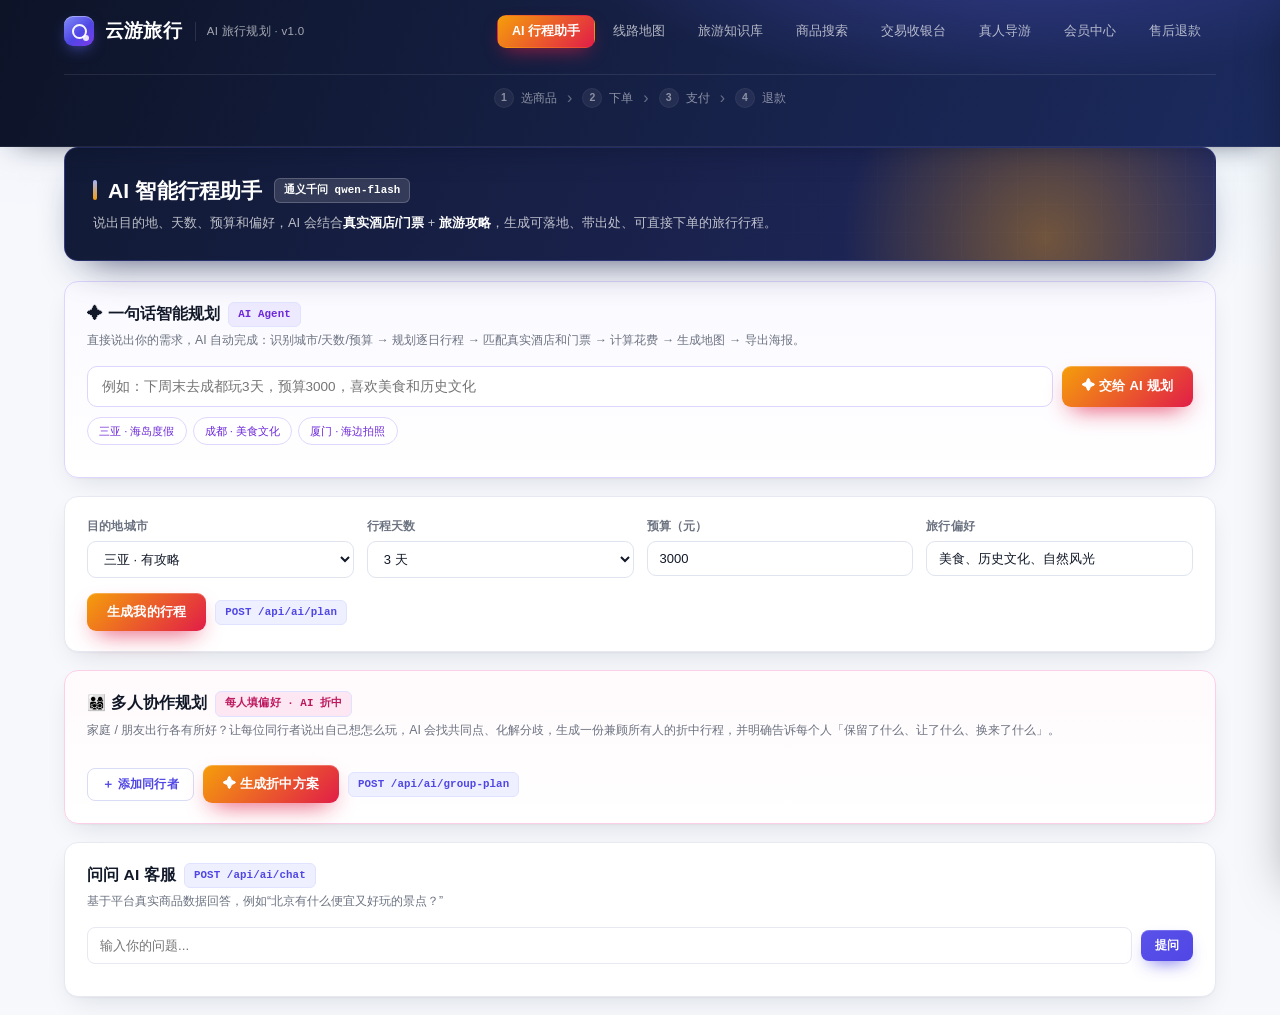
==== commit c7e33522: "多人协作规划：各同行者填偏好，AI生成折中行程并说明每人保留/让步/换来（差异化亮点，前后端完整实现）" ====
--- a/app/static/index.html
+++ b/app/static/index.html
@@ -226,6 +226,23 @@
   .poster-wrap img{max-width:360px;width:100%;border-radius:8px;display:block}
   .poster-wrap .pt-actions{display:flex;gap:9px;justify-content:center;margin-top:14px}
   @keyframes spin{to{transform:rotate(360deg)}}
+  /* ---- 多人协作规划 ---- */
+  .traveler-list{display:flex;flex-direction:column;gap:8px;margin:10px 0}
+  .traveler-row{display:flex;align-items:center;gap:8px}
+  .traveler-idx{width:24px;height:24px;border-radius:50%;background:#fce7f3;color:#be185d;display:flex;align-items:center;justify-content:center;font-size:12px;font-weight:700;flex:none}
+  .traveler-row .tr-name{width:120px;padding:9px 11px;border:1px solid #fbcfe8;border-radius:9px;font-size:12.5px;font-family:inherit;outline:none}
+  .traveler-row .tr-pref{flex:1;padding:9px 11px;border:1px solid #fbcfe8;border-radius:9px;font-size:12.5px;font-family:inherit;outline:none}
+  .traveler-row .tr-name:focus,.traveler-row .tr-pref:focus{border-color:#ec4899;box-shadow:0 0 0 3px rgba(236,72,153,.12)}
+  .traveler-row .tr-del{width:28px;height:28px;border:1px solid #fecdd3;background:#fff1f2;color:#e11d48;border-radius:8px;font-size:18px;line-height:1;cursor:pointer;flex:none}
+  .traveler-row .tr-del:disabled{opacity:.35;cursor:not-allowed}
+  .consensus-box{display:flex;align-items:center;gap:10px;background:linear-gradient(90deg,#fdf2f8,#fff);border:1px solid #fbcfe8;border-radius:10px;padding:10px 14px;margin:10px 0;font-size:13px}
+  .consensus-box b{color:#be185d;flex:none}
+  .consensus-box span{color:#374151}
+  .comp-grid{display:grid;grid-template-columns:repeat(auto-fill,minmax(240px,1fr));gap:10px;margin-top:12px}
+  .comp-card{background:#fff;border:1px solid var(--line);border-radius:10px;padding:11px 13px}
+  .comp-name{font-weight:700;font-size:13.5px;margin-bottom:8px}
+  .comp-line{display:flex;gap:8px;font-size:12px;line-height:1.6;color:#4b5563;margin:3px 0}
+  .comp-line b{flex:none;font-weight:700;width:46px}
   /* ---- AI 多轮微调对话 ---- */
   .refine-box{background:linear-gradient(180deg,#faf5ff,#fff);border:1px solid #ddd6fe;border-radius:12px;padding:15px 18px;margin-bottom:14px;box-shadow:var(--shadow)}
   .refine-box h3{margin:0 0 4px;font-size:14px;color:#6d28d9;display:flex;align-items:center;gap:8px}
@@ -402,6 +419,16 @@
       <span class="api-tag">POST /api/ai/plan</span>
     </div>
   </div>
+  <div class="card" id="group-card" style="border-color:#fbcfe8;background:linear-gradient(180deg,#fffafc,#fff)">
+    <h2>👨‍👩‍👧‍👦 多人协作规划 <span class="api-tag" style="background:#fce7f3;color:#be185d">每人填偏好 · AI 折中</span></h2>
+    <p class="desc">家庭 / 朋友出行各有所好？让每位同行者说出自己想怎么玩，AI 会找共同点、化解分歧，生成一份兼顾所有人的折中行程，并明确告诉每个人「保留了什么、让了什么、换来了什么」。</p>
+    <div id="traveler-list" class="traveler-list"></div>
+    <div class="actions" style="margin-top:10px">
+      <button class="btn sm ghost" onclick="addTraveler()">＋ 添加同行者</button>
+      <button class="btn btn-ai" id="btn-group-plan" onclick="aiGroupPlan()">✦ 生成折中方案</button>
+      <span class="api-tag">POST /api/ai/group-plan</span>
+    </div>
+  </div>
   <div id="ai-result"></div>
   <div class="card">
     <h2>问问 AI 客服 <span class="api-tag">POST /api/ai/chat</span></h2>
@@ -638,6 +665,6 @@
     </div>
   </div>
 </div>
-<script src="/app.js?v=20261124b"></script>
+<script src="/app.js?v=20261124c"></script>
 </body>
 </html>
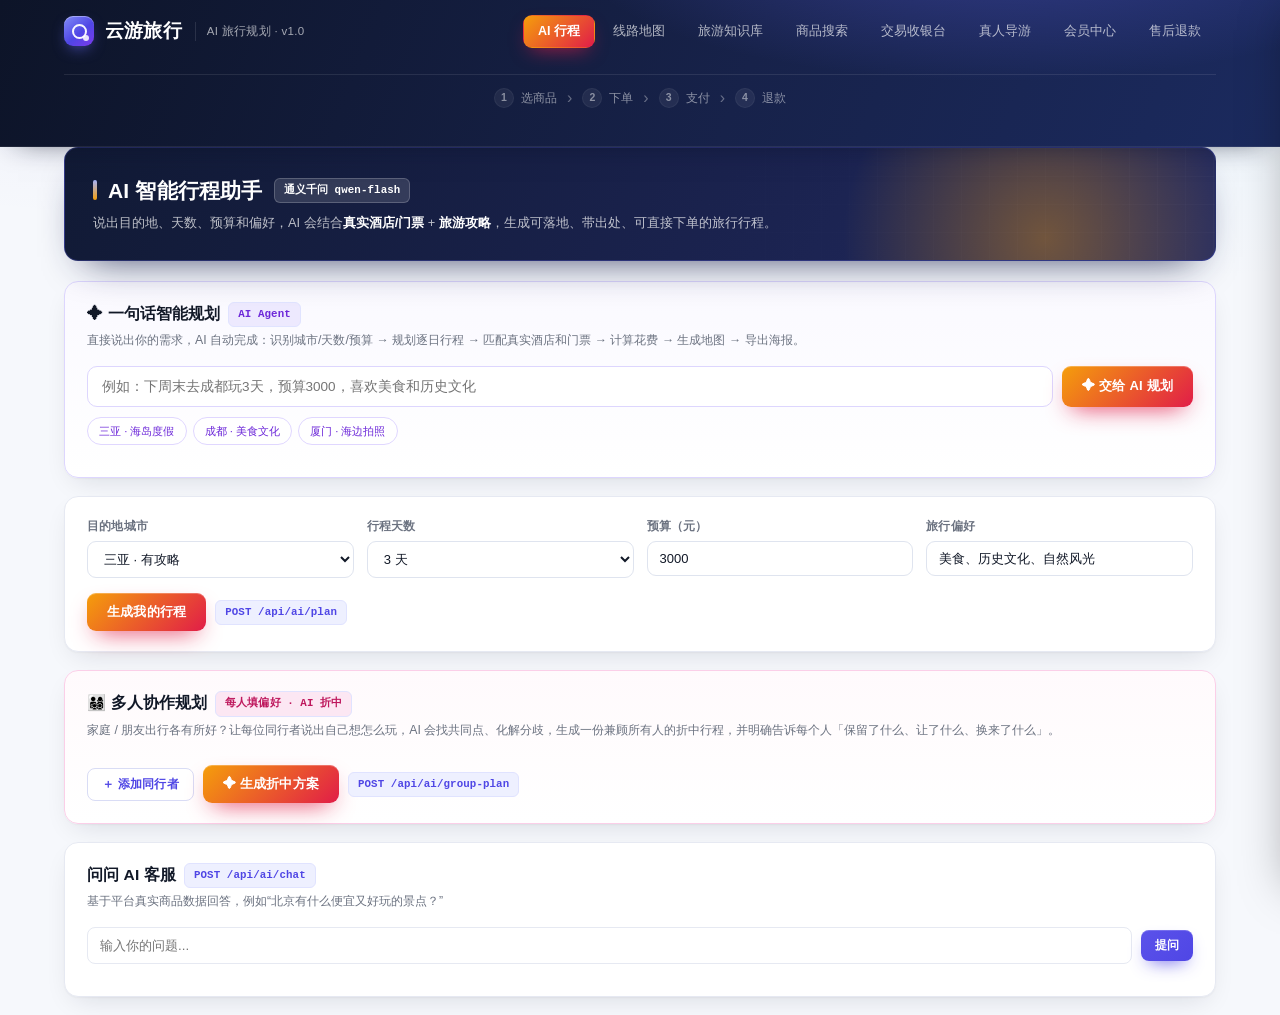
==== commit c8f6ec23: "调整顶部导航文案与流程条" ====
--- a/app/static/index.html
+++ b/app/static/index.html
@@ -352,7 +352,7 @@
 <header><div class="wrap">
   <div class="brand"><span class="brand-mark"></span>云游旅行 <small>AI 旅行规划 · v1.0</small></div>
   <nav>
-    <button class="active" data-panel="ai">AI 行程助手</button>
+    <button class="active" data-panel="ai">AI 行程</button>
     <button data-panel="map">线路地图</button>
     <button data-panel="kb">旅游知识库</button>
     <button data-panel="search">商品搜索</button>
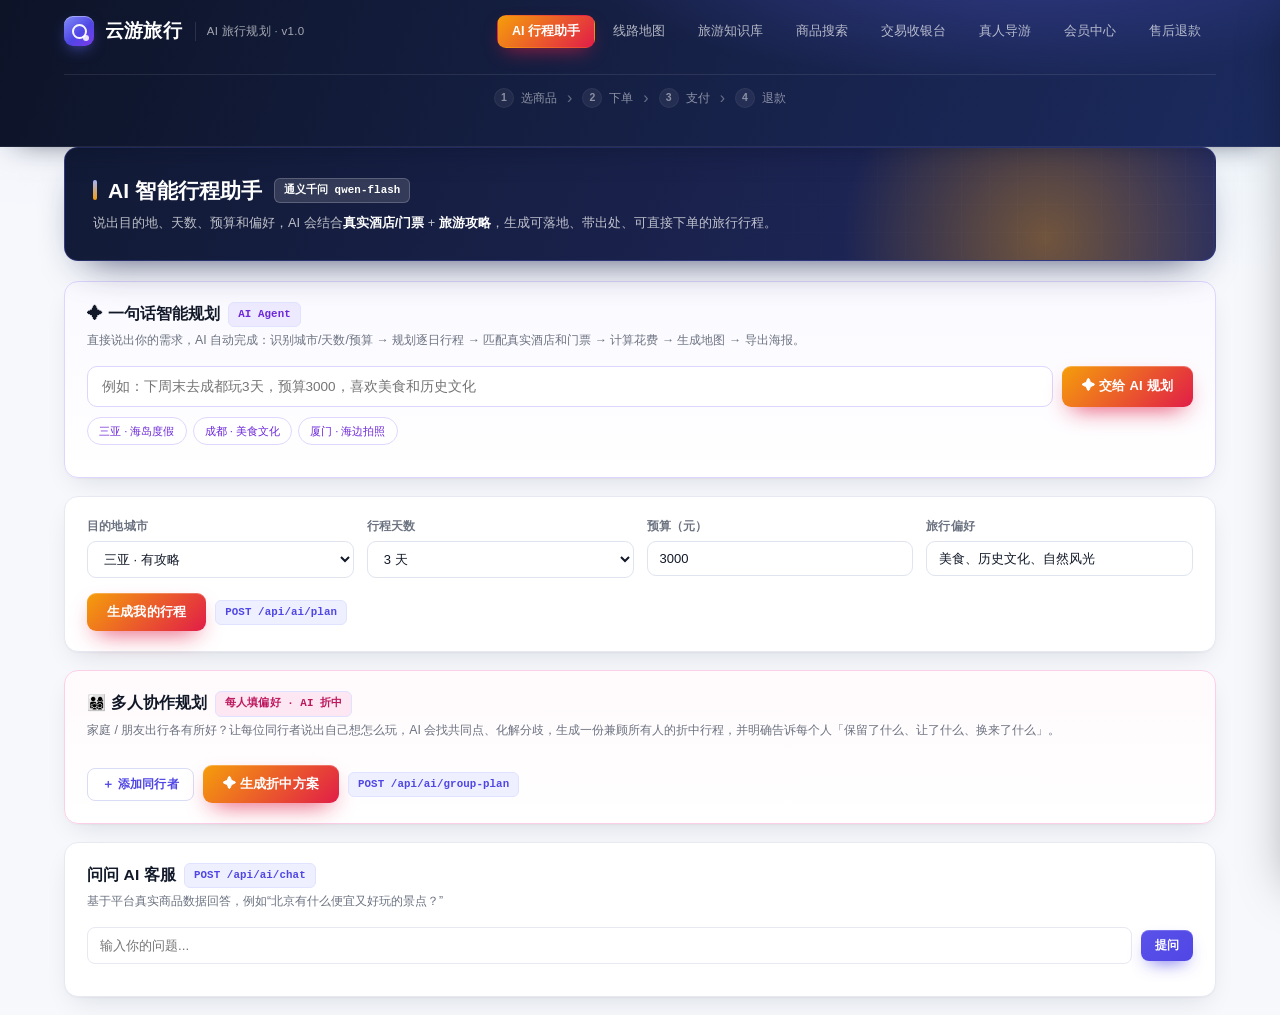
==== commit 676cdf85: "改样式" ====
--- a/app/static/index.html
+++ b/app/static/index.html
@@ -352,7 +352,7 @@
 <header><div class="wrap">
   <div class="brand"><span class="brand-mark"></span>云游旅行 <small>AI 旅行规划 · v1.0</small></div>
   <nav>
-    <button class="active" data-panel="ai">AI 行程</button>
+    <button class="active" data-panel="ai">AI 行程助手</button>
     <button data-panel="map">线路地图</button>
     <button data-panel="kb">旅游知识库</button>
     <button data-panel="search">商品搜索</button>
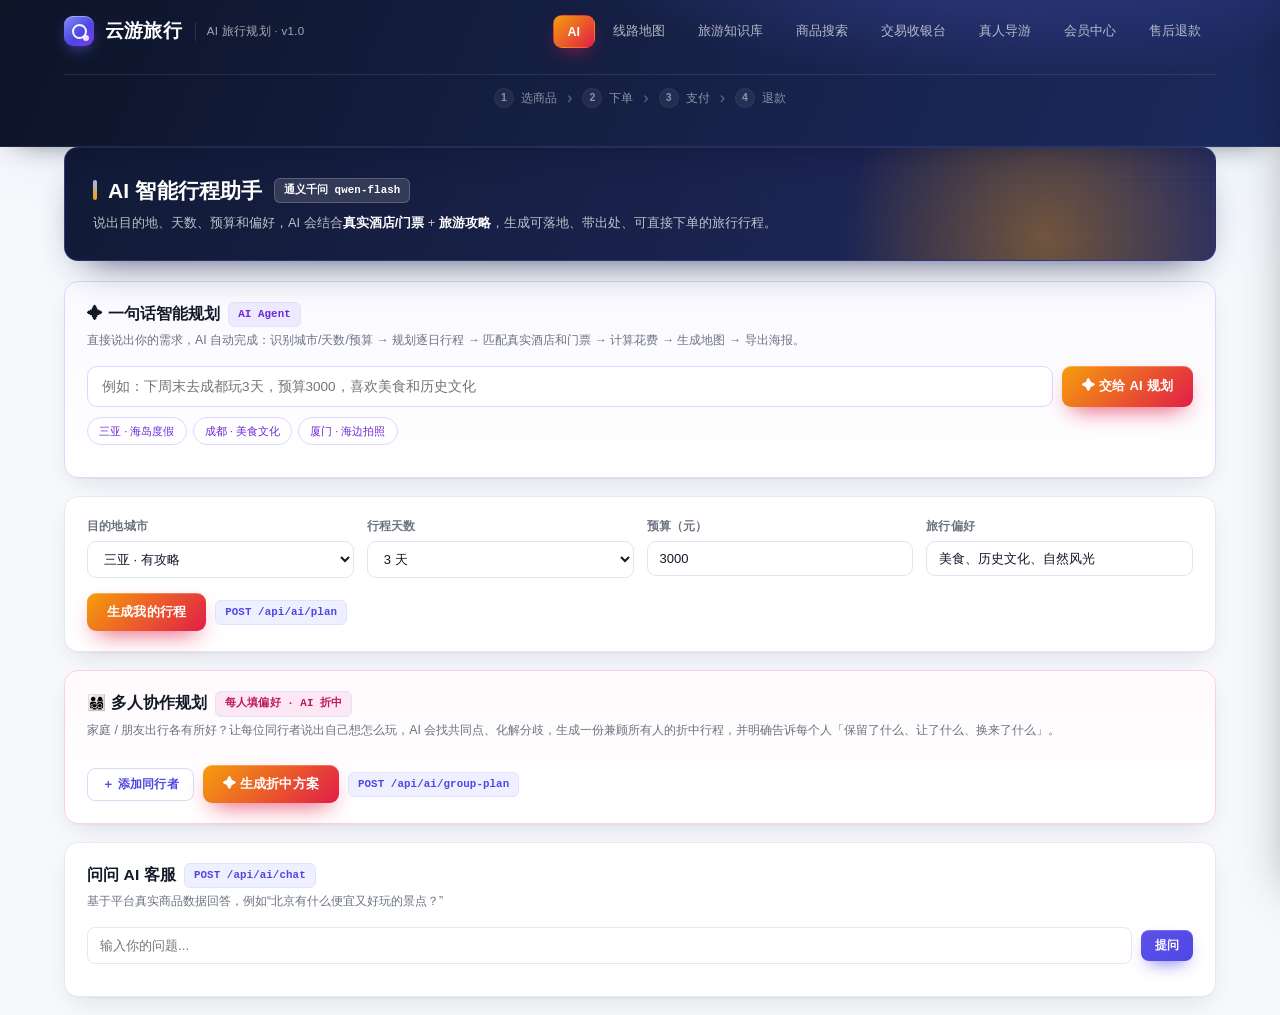
==== commit 7aeb8355: "改了前端样式" ====
--- a/app/static/index.html
+++ b/app/static/index.html
@@ -352,7 +352,7 @@
 <header><div class="wrap">
   <div class="brand"><span class="brand-mark"></span>云游旅行 <small>AI 旅行规划 · v1.0</small></div>
   <nav>
-    <button class="active" data-panel="ai">AI 行程助手</button>
+    <button class="active" data-panel="ai">AI</button>
     <button data-panel="map">线路地图</button>
     <button data-panel="kb">旅游知识库</button>
     <button data-panel="search">商品搜索</button>
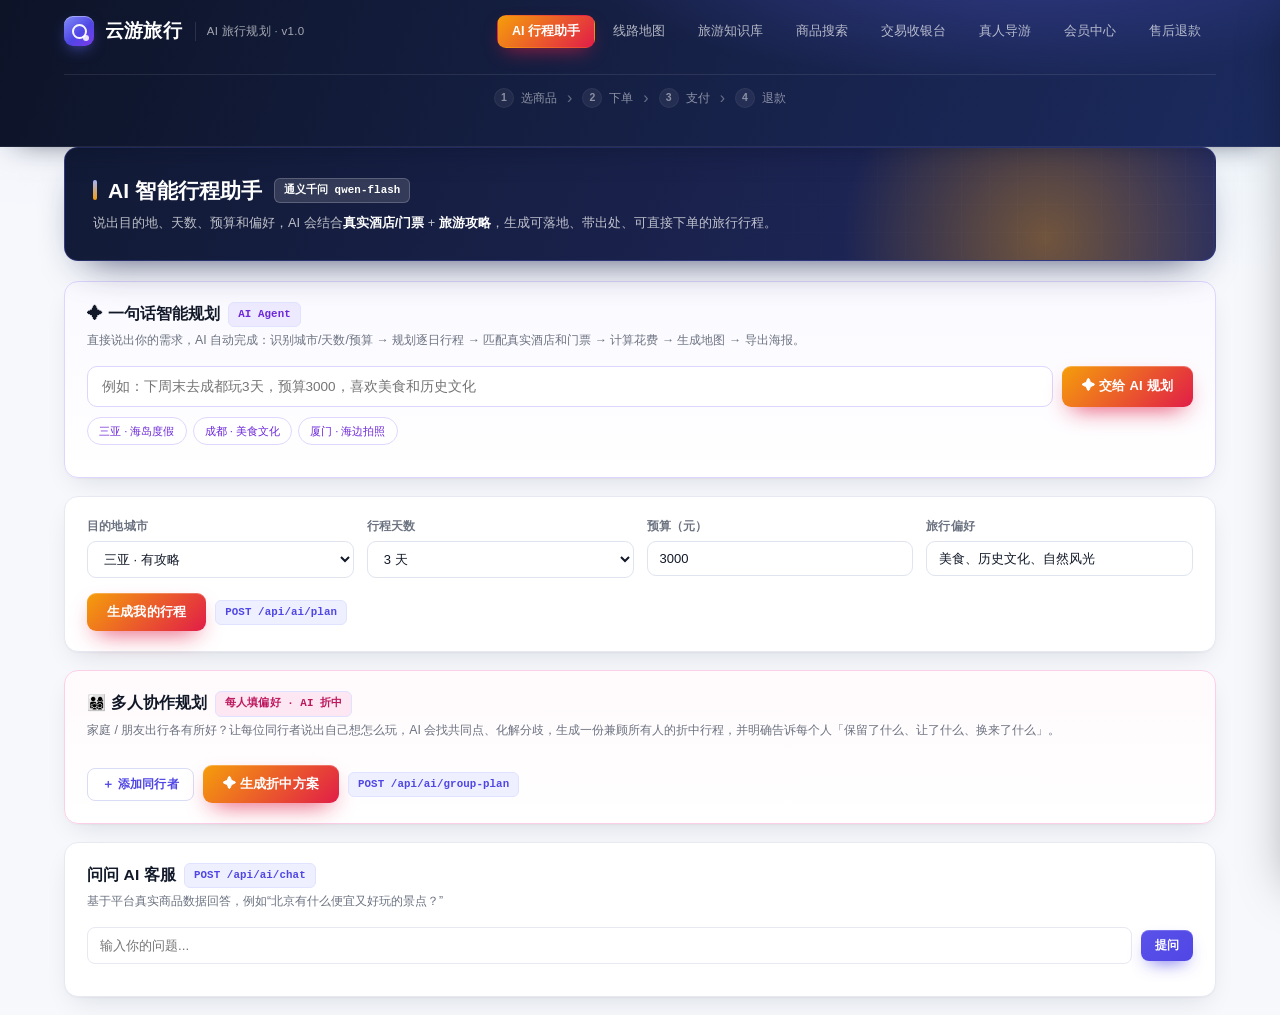
==== commit 7aaf0e2c: "改样式" ====
--- a/app/static/index.html
+++ b/app/static/index.html
@@ -352,7 +352,7 @@
 <header><div class="wrap">
   <div class="brand"><span class="brand-mark"></span>云游旅行 <small>AI 旅行规划 · v1.0</small></div>
   <nav>
-    <button class="active" data-panel="ai">AI</button>
+    <button class="active" data-panel="ai">AI 行程助手</button>
     <button data-panel="map">线路地图</button>
     <button data-panel="kb">旅游知识库</button>
     <button data-panel="search">商品搜索</button>
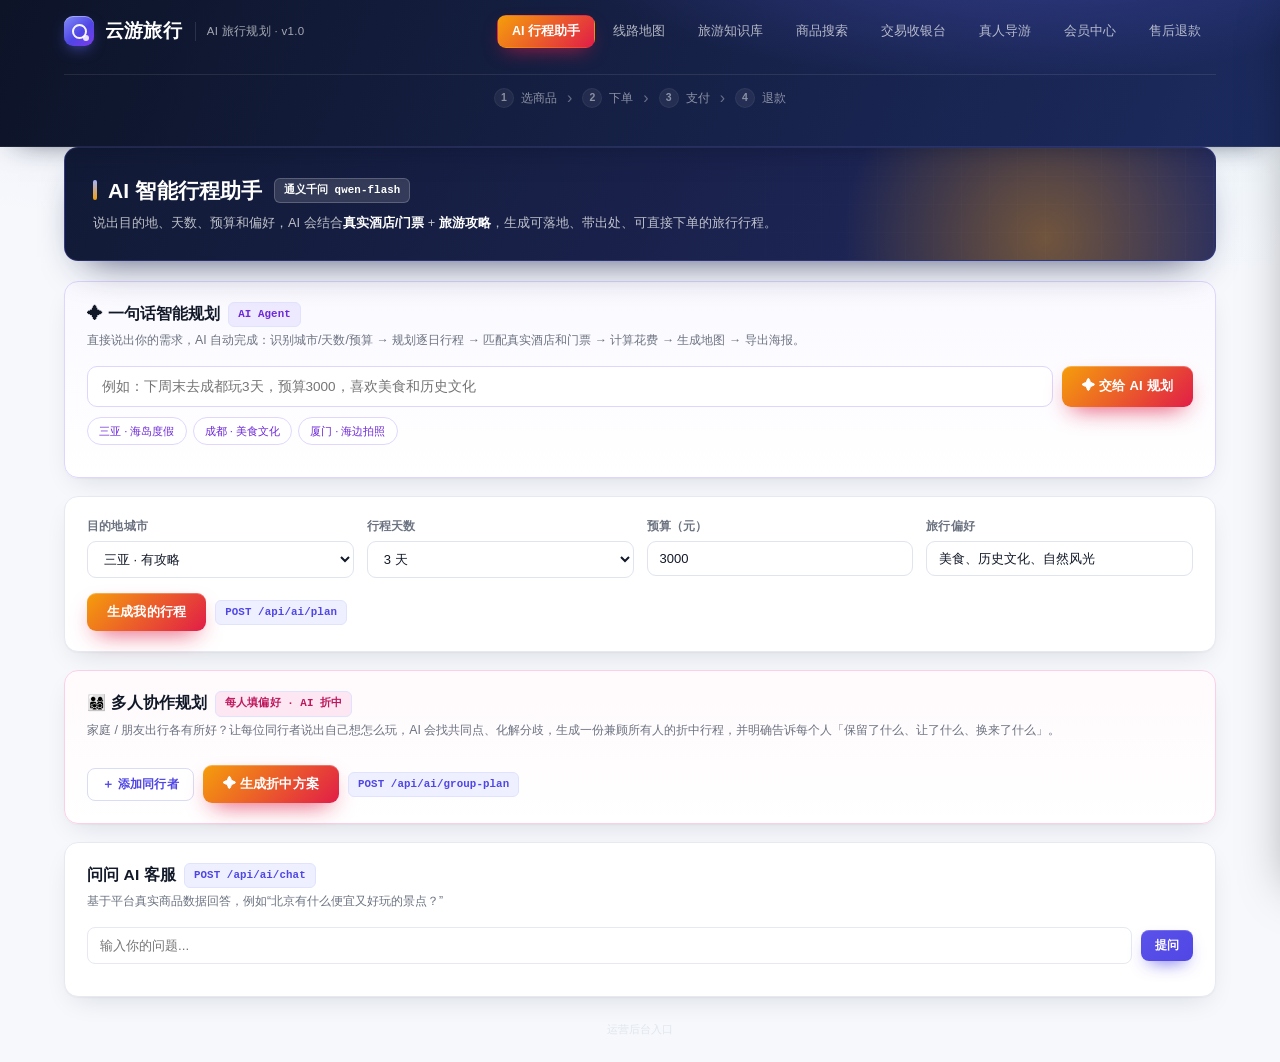
==== commit abc3ccfd: "新增运营管理后台：Vue3开发，登录鉴权+数据概览大屏+订单/用户/退款/导游管理+AI运营数据，与游客端隔离" ====
--- a/app/static/index.html
+++ b/app/static/index.html
@@ -638,6 +638,10 @@
   </div>
 </section>
 </main>
+<!-- 运营后台隐蔽入口（仅工作人员使用） -->
+<div style="text-align:center;padding:2px 0 22px">
+  <a href="/admin" style="font-size:11px;color:#cbd5e1;opacity:.5;text-decoration:none" onmouseover="this.style.opacity='1'" onmouseout="this.style.opacity='.5'">运营后台入口</a>
+</div>
 <!-- AI 随行导游抽屉 -->
 <div class="guide-mask" id="guide-mask" onclick="closeGuide()"></div>
 <aside class="guide-drawer" id="guide-drawer">
@@ -665,6 +669,6 @@
     </div>
   </div>
 </div>
-<script src="/app.js?v=20261124c"></script>
+<script src="/app.js?v=20261124d"></script>
 </body>
 </html>
